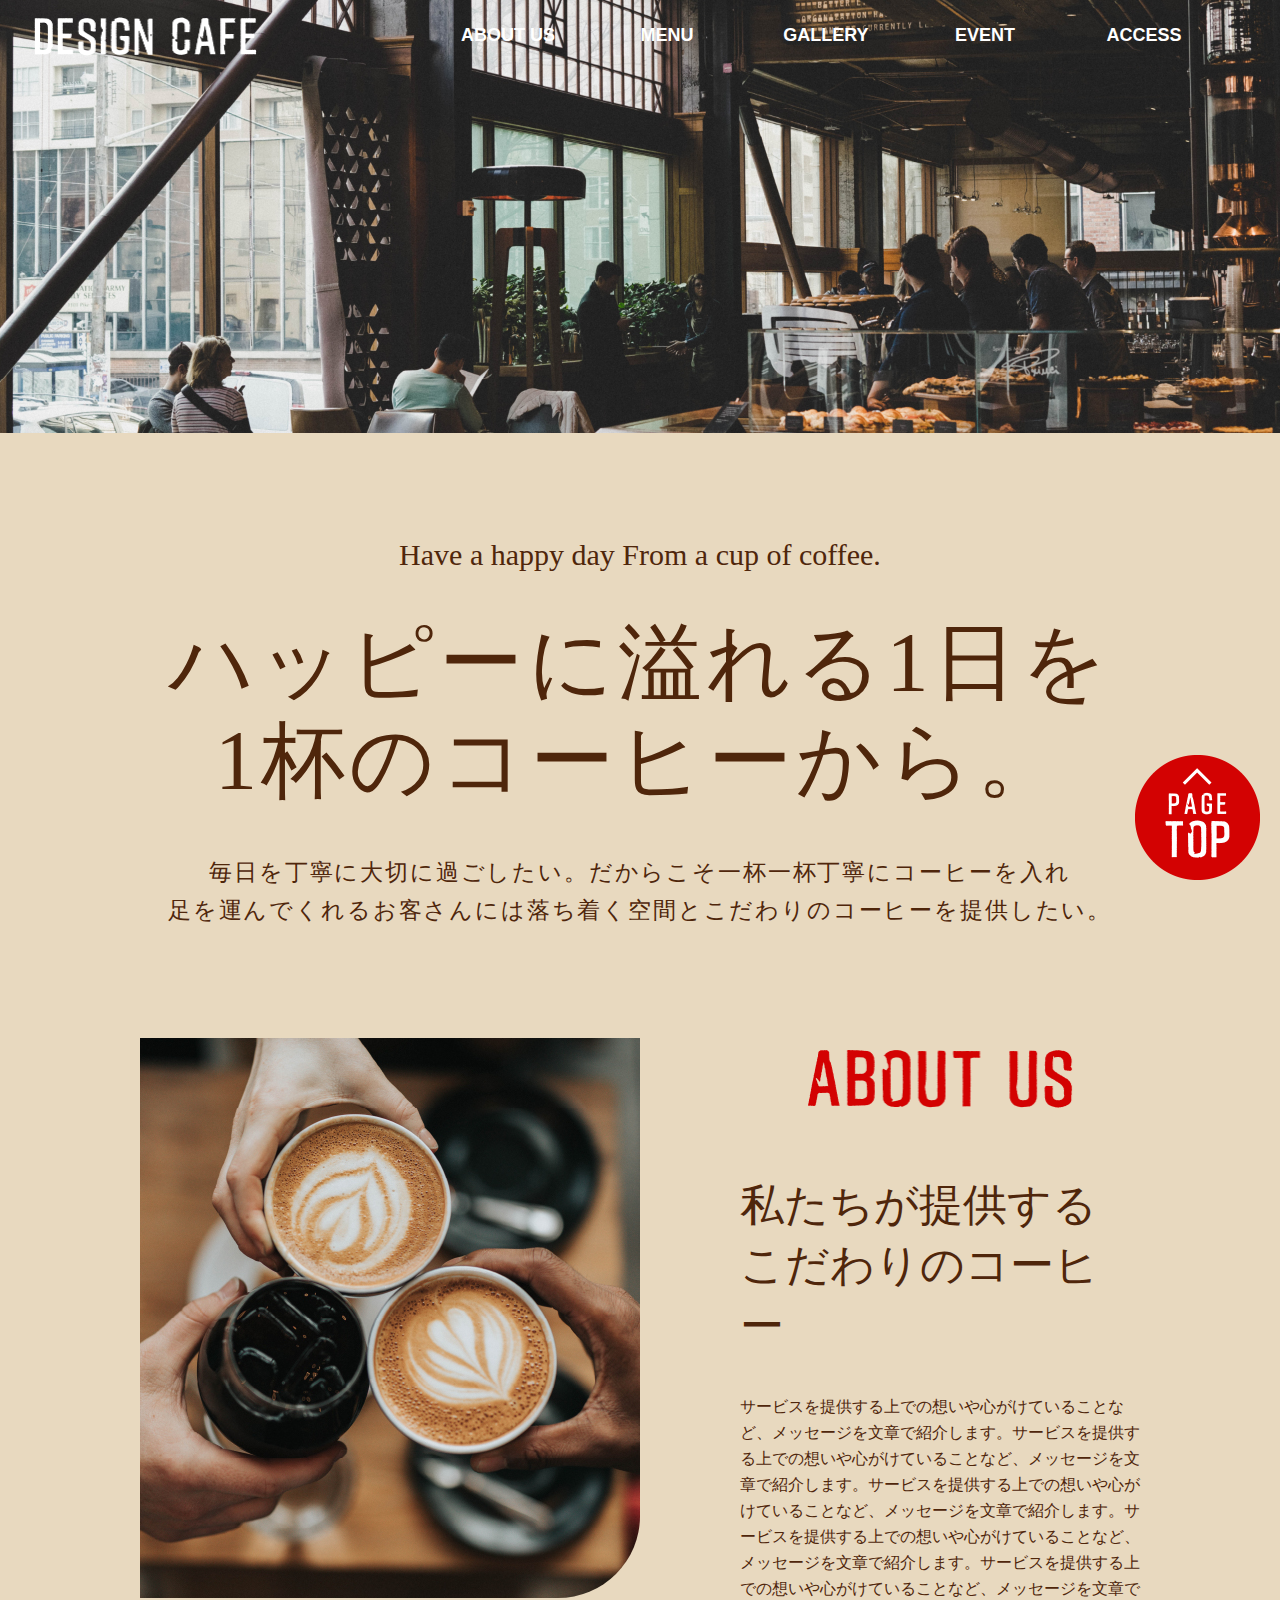
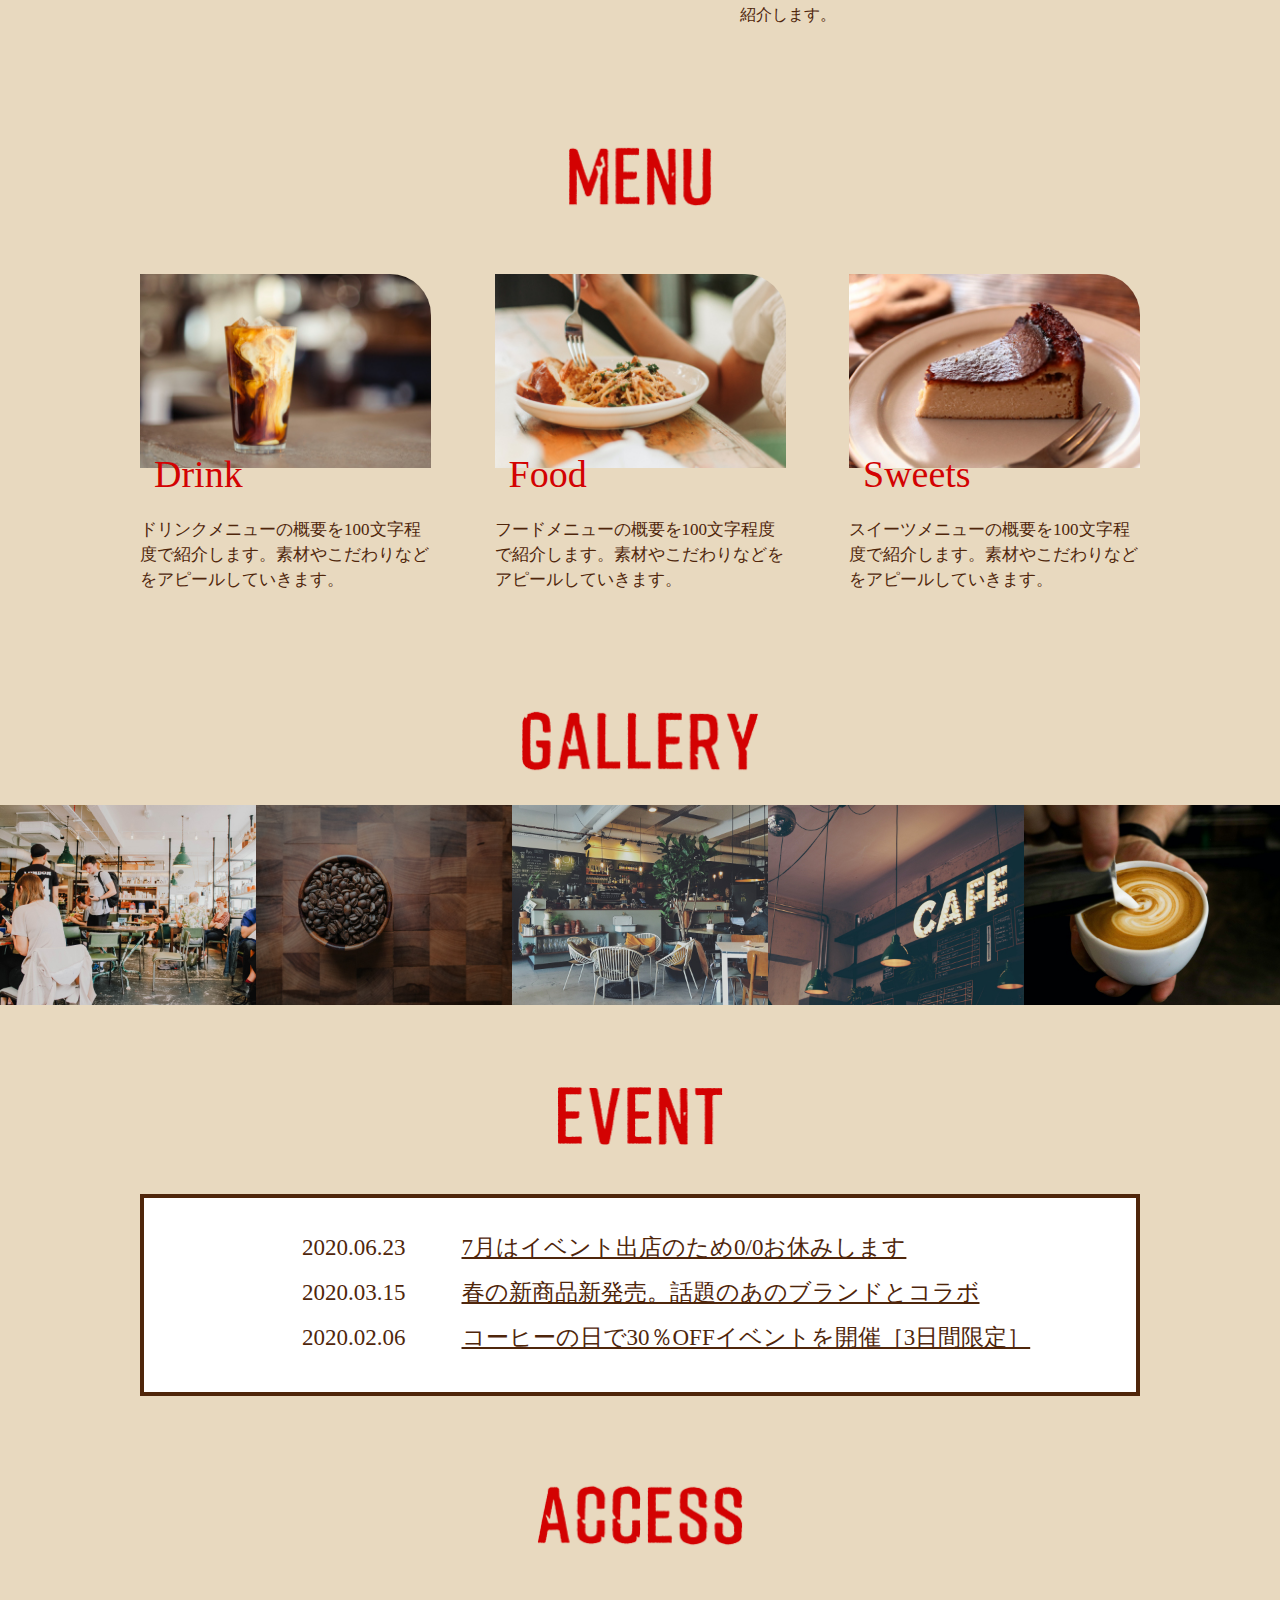
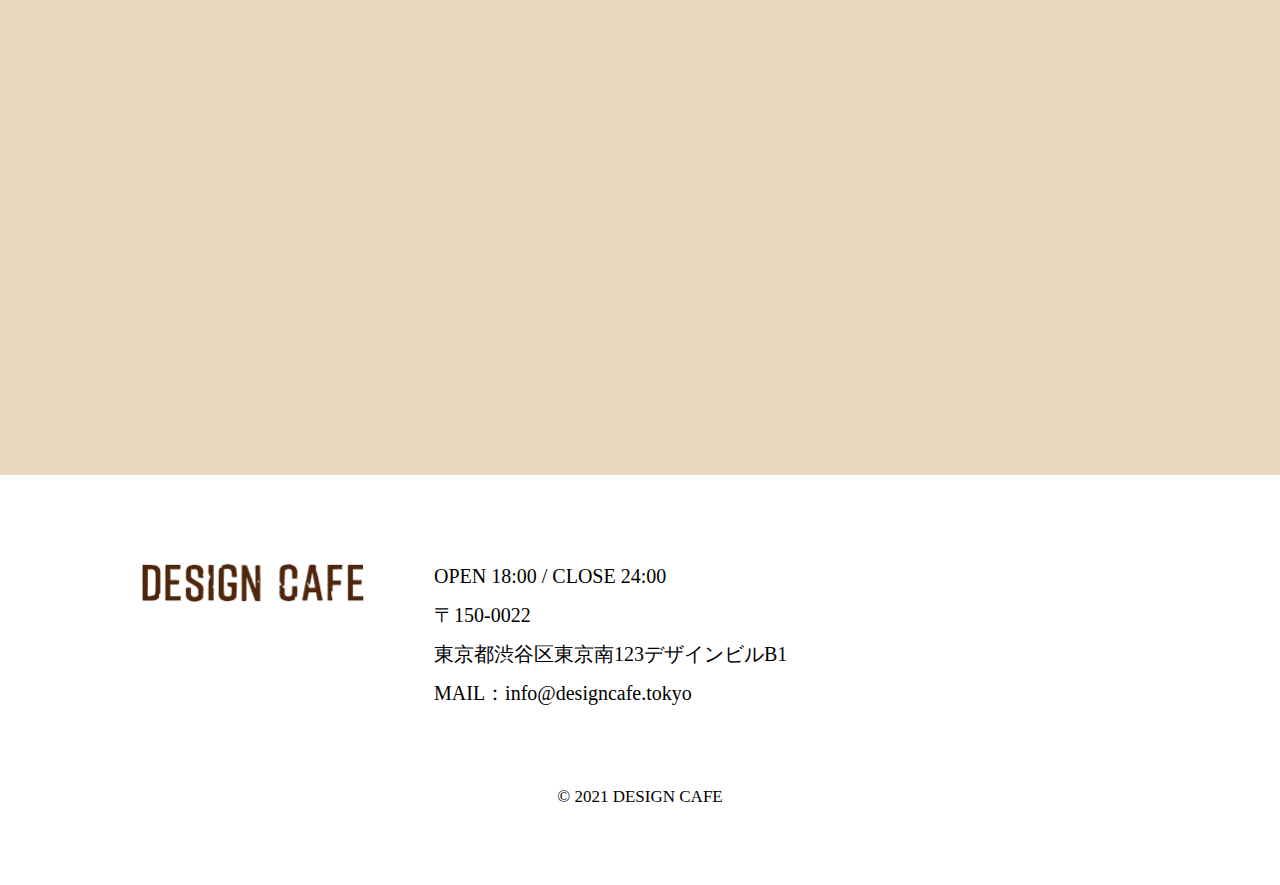
==== 20230207/index.html @ ebcc2da3 "コーディング講座4回目" ====
<!DOCTYPE html>
<html lang="jp">

<head>
    <meta charset="UTF-8">
    <meta http-equiv="X-UA-Compatible" content="IE=edge">
    <meta name="viewport" content="width=device-width, initial-scale=1.0">
    <meta name="description" content="カフェのサイトです">
    <title>コーディング講座4回目 work カフェサイト</title>
    <link rel="stylesheet" href="css/style.css">
</head>

<body>

    <header>
        <div class="header_wrap" id="top">
            <h1 class="logo"><img src="img/logo_header@2x.png" alt="Design cafe ロゴ"></h1>
            <nav class="pc_nav">
                <ul>
                    <li><a href="#aboutus">ABOUT US</a></li>
                    <li><a href="#menu">MENU</a></li>
                    <li><a href="#gallery">GALLERY</a></li>
                    <li><a href="#event">EVENT</a></li>
                    <li><a href="#access">ACCESS</a></li>
                </ul>
            </nav>
        </div>
        <div class="slider">
            <p><img src="img/pc_first-100.jpg" alt="Design cafe 様子"></p>
        </div>
    </header>

    <section class="copy_wrap">

        <div class="copy_small">Have a happy day From a cup of coffee.</div>
        <div class="copy_big">
            ハッピーに溢れる1日を<br>
            1杯のコーヒーから。
        </div>
        <div class="copy_text">
            毎日を丁寧に大切に過ごしたい。だからこそ一杯一杯丁寧にコーヒーを入れ<br>
            足を運んでくれるお客さんには落ち着く空間とこだわりのコーヒーを提供したい。
        </div>

    </section>

    <section class="aboutus_wrap" id="aboutus">

        <div class="aboutus_img">
            <img src="img/pc_about-100.jpg" alt="about US">
        </div>

        <div class="aboutus_text">
            <h2>
                <img src="img/about_us@2x.png" alt="about US">
            </h2>
            <h3>
                私たちが提供する<br>
                こだわりのコーヒー
            </h3>
            <div>
                サービスを提供する上での想いや心がけていることなど、メッセージを文章で紹介します。サービスを提供する上での想いや心がけていることなど、メッセージを文章で紹介します。サービスを提供する上での想いや心がけていることなど、メッセージを文章で紹介します。サービスを提供する上での想いや心がけていることなど、メッセージを文章で紹介します。サービスを提供する上での想いや心がけていることなど、メッセージを文章で紹介します。
            </div>
        </div>

    </section>


    <section class="menu_wrap" id="menu">
        <h2><img src="img/menu@2x.png" alt="MENU"></h2>

        <ul class="menu">
            <li>
                <div class="menu_img">
                    <a href="index.html">
                        <img src="img/pc_menu_drink-100.jpg" alt="Drink">
                        <p class="menu_title">
                            Drink
                        </p>
                        <p class="menu_text">
                            ドリンクメニューの概要を100文字程度で紹介します。素材やこだわりなどをアピールしていきます。
                        </p>
                    </a>
                </div>
            </li>
            <li>
                <div class="menu_img">
                    <a href="index.html">
                        <img src="img/pc_menu_food-100.jpg" alt="Food">
                        <p class="menu_title">
                            Food
                        </p>
                        <p class="menu_text">
                            フードメニューの概要を100文字程度で紹介します。素材やこだわりなどをアピールしていきます。
                        </p>
                    </a>
                </div>
            </li>
            <li>
                <div class="menu_img">
                    <a href="index.html">
                        <img src="img/pc_menu_cake-100.jpg" alt="Sweets">
                        <p class="menu_title">
                            Sweets
                        </p>
                        <p class="menu_text">
                            スイーツメニューの概要を100文字程度で紹介します。素材やこだわりなどをアピールしていきます。
                        </p>
                    </a>
                </div>
            </li>
        </ul>

    </section>


    <section class="gallery_wrap" id="gallery">
        <h2><img src="img/gallery@2x.png" alt="GALLERY"></h2>

        <ul class="gallery">
            <li>
                <img src="img/pc_gallary_01-100.jpg" alt="GALLERY イメージ">
            </li>
            <li>
                <img src="img/pc_gallary_02-100.jpg" alt="GALLERY イメージ">
            </li>
            <li>
                <img src="img/pc_gallary_03-100.jpg" alt="GALLERY イメージ">
            </li>
            <li>
                <img src="img/pc_gallary_04-100.jpg" alt="GALLERY イメージ">
            </li>
            <li>
                <img src="img/pc_gallary_05-100.jpg" alt="GALLERY イメージ">
            </li>
        </ul>
    </section>


    <section class="event_wrap" id="event">
        <h2><img src="img/event@2x.png" alt="EVENT"></h2>

        <div class="event">
            <ul>
                <li>
                    <div class="event_list">
                        <p>2020.06.23</p>
                        <a href="">7月はイベント出店のため0/0お休みします</a>
                    </div>
                </li>
                <li>
                    <div class="event_list">
                        <p>2020.03.15</p>
                        <a href="">春の新商品新発売。話題のあのブランドとコラボ</a>
                    </div>
                </li>
                <li>
                    <div class="event_list">
                        <p>2020.02.06</p>
                        <a href="">コーヒーの日で30％OFFイベントを開催［3日間限定］</a>
                    </div>
                </li>
            </ul>
        </div>
    </section>


    <section class="access_wrap" id="access">
        <h2><img src="img/access@2x.png" alt="ACCESS"></h2>

        <iframe
            src="https://www.google.com/maps/embed?pb=!1m18!1m12!1m3!1d10174.052677020734!2d139.70563337515534!3d35.6639468701277!2m3!1f0!2f0!3f0!3m2!1i1024!2i768!4f13.1!3m3!1m2!1s0x60188dcc7bb6fabf%3A0x29beb331790b0fa4!2z44Kz44OU44Kr44Oq44Ki44OzIOadseS6rA!5e0!3m2!1sja!2sjp!4v1675648379233!5m2!1sja!2sjp"
            style="border:0;" allowfullscreen="" loading="lazy" referrerpolicy="no-referrer-when-downgrade">
        </iframe>

    </section>

    <footer>
        <div class="footer_wrap">
            <div class="footer_about">
                <div>
                    <h2 class="logo"><img src="img/logo_footer@2x.png" alt="Design cafe ロゴ"></h2>
                </div>
                <div>
                    OPEN 18:00 / CLOSE 24:00<br>
                    〒150-0022<br>
                    東京都渋谷区東京南123デザインビルB1<br>
                    MAIL：info@designcafe.tokyo<br>
                </div>
            </div>
            <div class="copyright">© 2021 DESIGN CAFE</div>
        </div>
    </footer>

    <div class="toTop">
        <a href="#top"><img src="img/to_top@2x.png" alt="トップへ"></a>
    </div>

</body>

</html>
---- 20230207/css/style.css ----
@charset "utf-8";

/* cssリセット */
/*利用するタグによってこちらの内容は増やす*/

html,
body,
header,
footer,
main,
section,
h1,
h2,
h3,
ul,
li,
p,
dl,
dt,
dd {
    margin: 0;
    padding: 0;
    line-height: 1;
    color: #4f260b;
    font-family: "A1 Mincho", "游明朝", YuMincho, "Hiragino Mincho ProN W3",
        "ヒラギノ明朝 ProN W3", "Hiragino Mincho ProN", "HG明朝E", "ＭＳ Ｐ明朝",
        "ＭＳ 明朝", serif;
    font-feature-settings: "palt";
}

body{
    background-color: #e8d9bf;
}

a {
    /*下線を消す*/
    text-decoration: none;
    /*色を消す*/
    color: inherit;
    transition: 0.3s;
}

a:hover {
    opacity: 0.5;
}

ul {
    /*左の「・」を消す*/
    list-style: none;
}

img {
    max-width: 100%; /* 最大値は画像自体の横幅 */
    vertical-align: bottom;
    border: none;
}

/* cssリセット END */
/* -------------------------------------- */
/* ヘッダー */

.header_wrap {
    display: flex; /* 横並びにする */
    justify-content: space-between;
    /* flexboxアイテムの配置する位置を指定 */
    /* space-between　最初を開始点、最後を終了点に、残りは均等に配置 */
    align-items: center; /* flexboxアイテムのクロス軸に沿って配置する位置を指定 */
    padding: 10px 6.53% 0 2.51%; /* widthの外側の余白 */
    position: absolute;
    top:0;
    left: 0;
    width: 100%;
    box-sizing: border-box; /* paddingをwidth:100%に含める */
}

.header_wrap .logo {
    width: 226.7px;
}

.pc_nav ul{
    display: flex;
}

.pc_nav ul li {
    width: 105px;
    font-size: 18px;
    color: #fff;
    text-align: center;
    font-weight: bold;
    font-family: "游ゴシック体", YuGothic, "游ゴシック Medium",
    "Yu Gothic Medium", "游ゴシック", "Yu Gothic", sans-serif;
    margin-right: 54px;
}

.pc_nav ul li:last-child {
    margin-right: 0;
}

.slider img {
    width: 100%;
}

/* -------------------------------------- */
/* コンテンツ */
section {
    max-width: 1000px;
    padding: 0 10px;
    margin: 0 auto 108px;
}

h2 {
    margin: 0 auto 60px;
}

/* キャッチコピー */
.copy_wrap {
    background-color: #e8d9bf;
    padding-top: 107px;
    text-align: center;
}

.copy_small {
    font-size: 30px;
    margin-bottom: 43.3px;
}

.copy_big {
    font-size: 84px;
    line-height: 1.17;
    letter-spacing: 0.05em;
    margin-bottom: 44px;
}

.copy_text {
    font-size: 23px;
    line-height: 1.65;
    letter-spacing: 0.08em;
}


/* アバウト */
.aboutus_wrap {
    display: flex; /* 横並びにする */
    justify-content: space-between;
}

.aboutus_img img {
    width: 500%;
    border-bottom-right-radius: 82px;
}

.aboutus_text {
    width: 40%;
}

.aboutus_text h2 {
    width: 272px;
    margin-bottom: 60px;
}

.aboutus_text h3 {
    font-size: 44px;
    font-weight: unset;
    line-height: 1.38;
    margin-bottom: 36px;
}

.aboutus_text div{
    font-size: 16px;
    line-height: 1.625;
}

/* メニュー */
.menu_wrap h2 {
    width: 151px;
}

.menu {
	width: 100%;
    display: flex; /* 横並びにする */
    justify-content: space-between;
}

.menu > *{
	width: calc( 34% - 49px ) ;
}


.menu li {
    font-size: 17px;
}

.menu_title {
    font-size: 38px;
    color: #d30202;
    margin-top: -13px;
    padding-left: 14px;
    margin-bottom: 25px;
}

.menu_img img {
    border-top-right-radius: 41px;
}

.menu_text {
    width: 100%;
    line-height: 1.47;
}


/* ギャラリー */
.gallery_wrap {
    max-width: initial;
    padding:0 0;
    margin-bottom:70px;
}

.gallery_wrap h2 {
    width: 245px;
    margin-bottom: 26px;
}

.gallery {
    width: 100%;
	display: flex;
}

.gallery > *{
	width: calc( 25% - 0px ) ;
	margin: 0;
}


/* イベント */
.event_wrap {
    margin-bottom: 79px;
}

.event_wrap h2 {
    width: 173px;
    margin-bottom: 40px;
}

.event {
    background-color: #fff;
    border: 1.3mm solid #4f260b;
}

.event ul {
    margin: 38px auto 43px;
    width: 100%;
}

.event li {
    padding-bottom:22px;
    text-align: center;
}

.event_list {
    font-size: 23px;
    width: 100%;
    display: flex;
    margin-left:158px;
}

.event_list > p {
    padding-right: 56px;
}

.event_list > a {
    text-decoration: underline;
    padding-left: 0px;
}

.event li:last-child {
    padding-bottom:0;
}


/* アクセス */
.access_wrap {
    max-width: initial;
    padding:0 0;
    margin-bottom:0px;
}

.access_wrap h2 {
    width: 213px;
    margin-bottom: 47px;
}

.access_wrap {
	display: block;
}

.access_wrap iframe {
    width: 100%;
    height: 472px;
}


/* フッター */
footer {
    width: 100%;
    background-color: #fff;
    color: #000000;
    font-size: 20px;
}

.footer_wrap {
    width: 1000px;
    padding: 82px 10px 80px;
    margin: 0 auto 0;
}

.footer_about {
    display: flex;
    line-height: 1.95;
}

.footer_about h2 {
    width: 226px;
    margin-right: 68px;
}

.copyright {
    width: 100%;
    font-size: 17px;
    margin: 75px auto 0;
    text-align: center;
}



/* Topへボタン */
.toTop {
    width: 125px;
    position:fixed;
    bottom:20px;
    right:20px;
}



@media screen and (max-width:1000px){
    


}
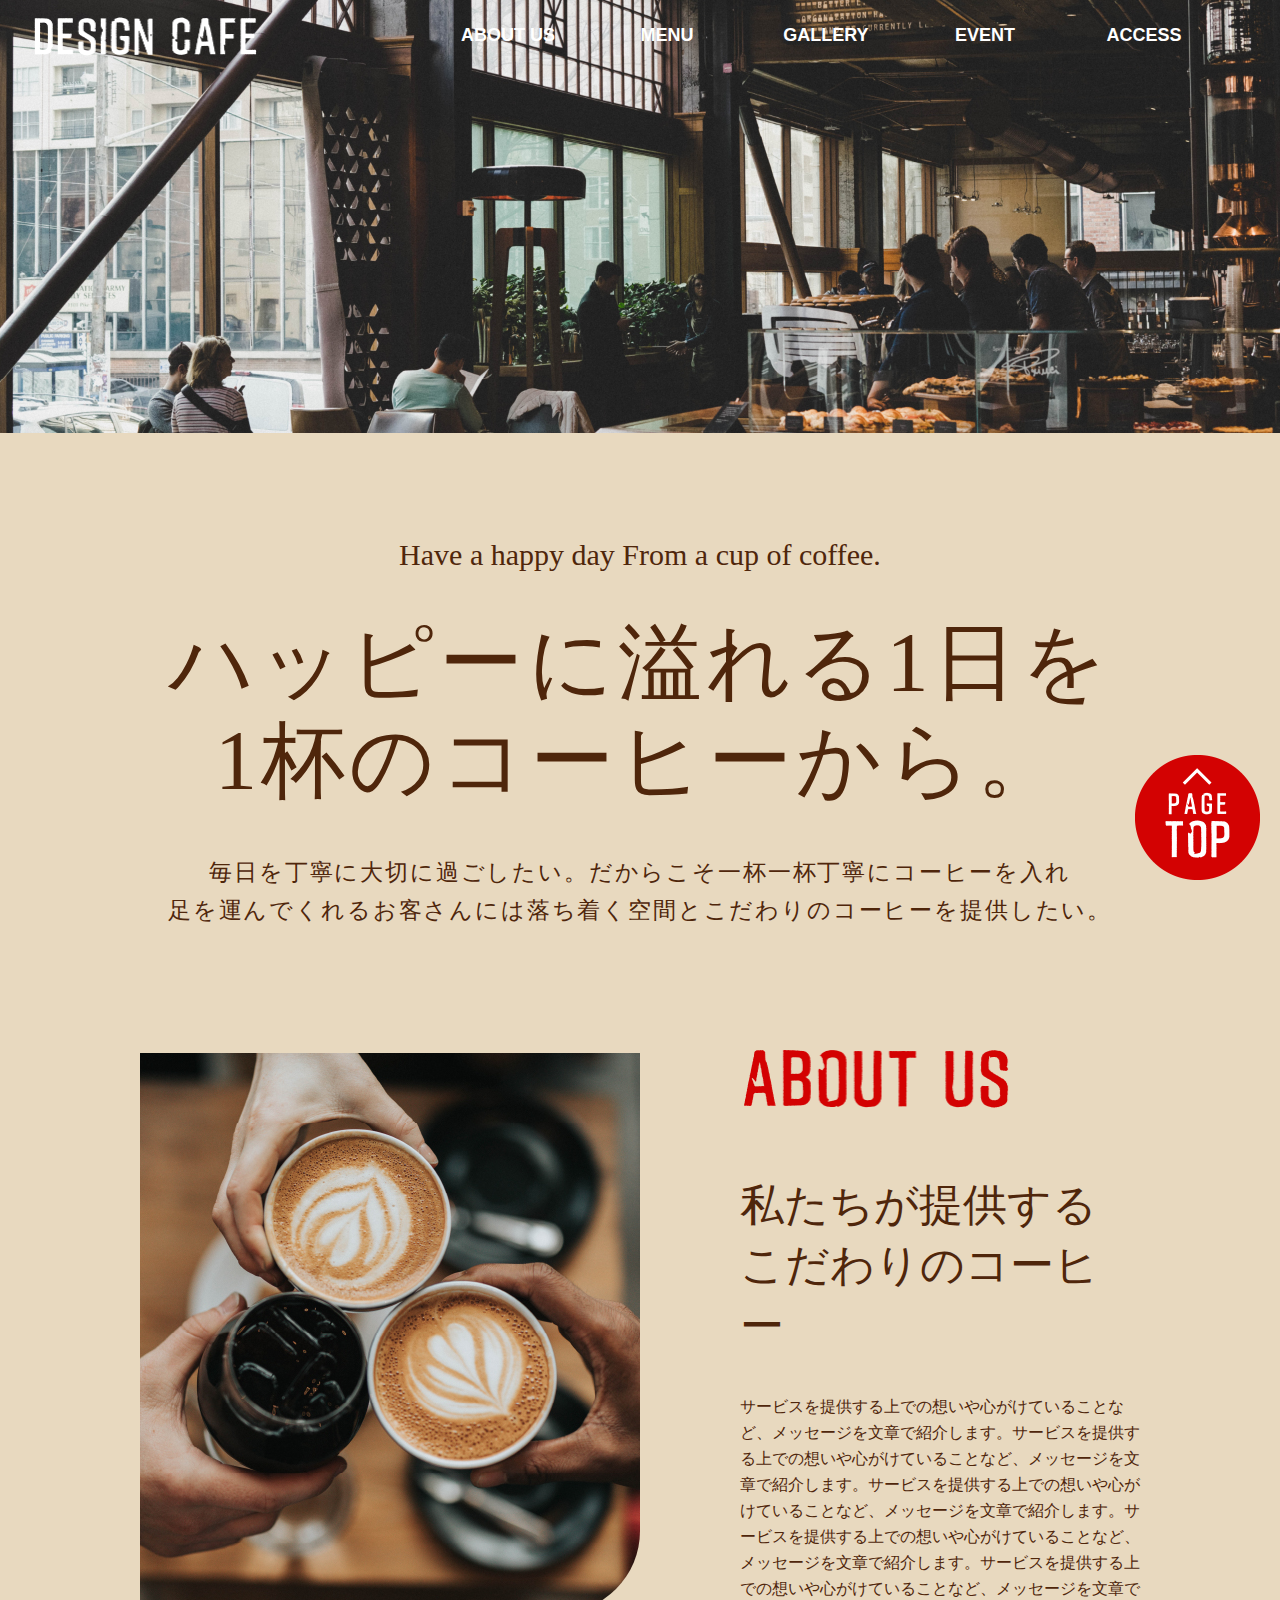
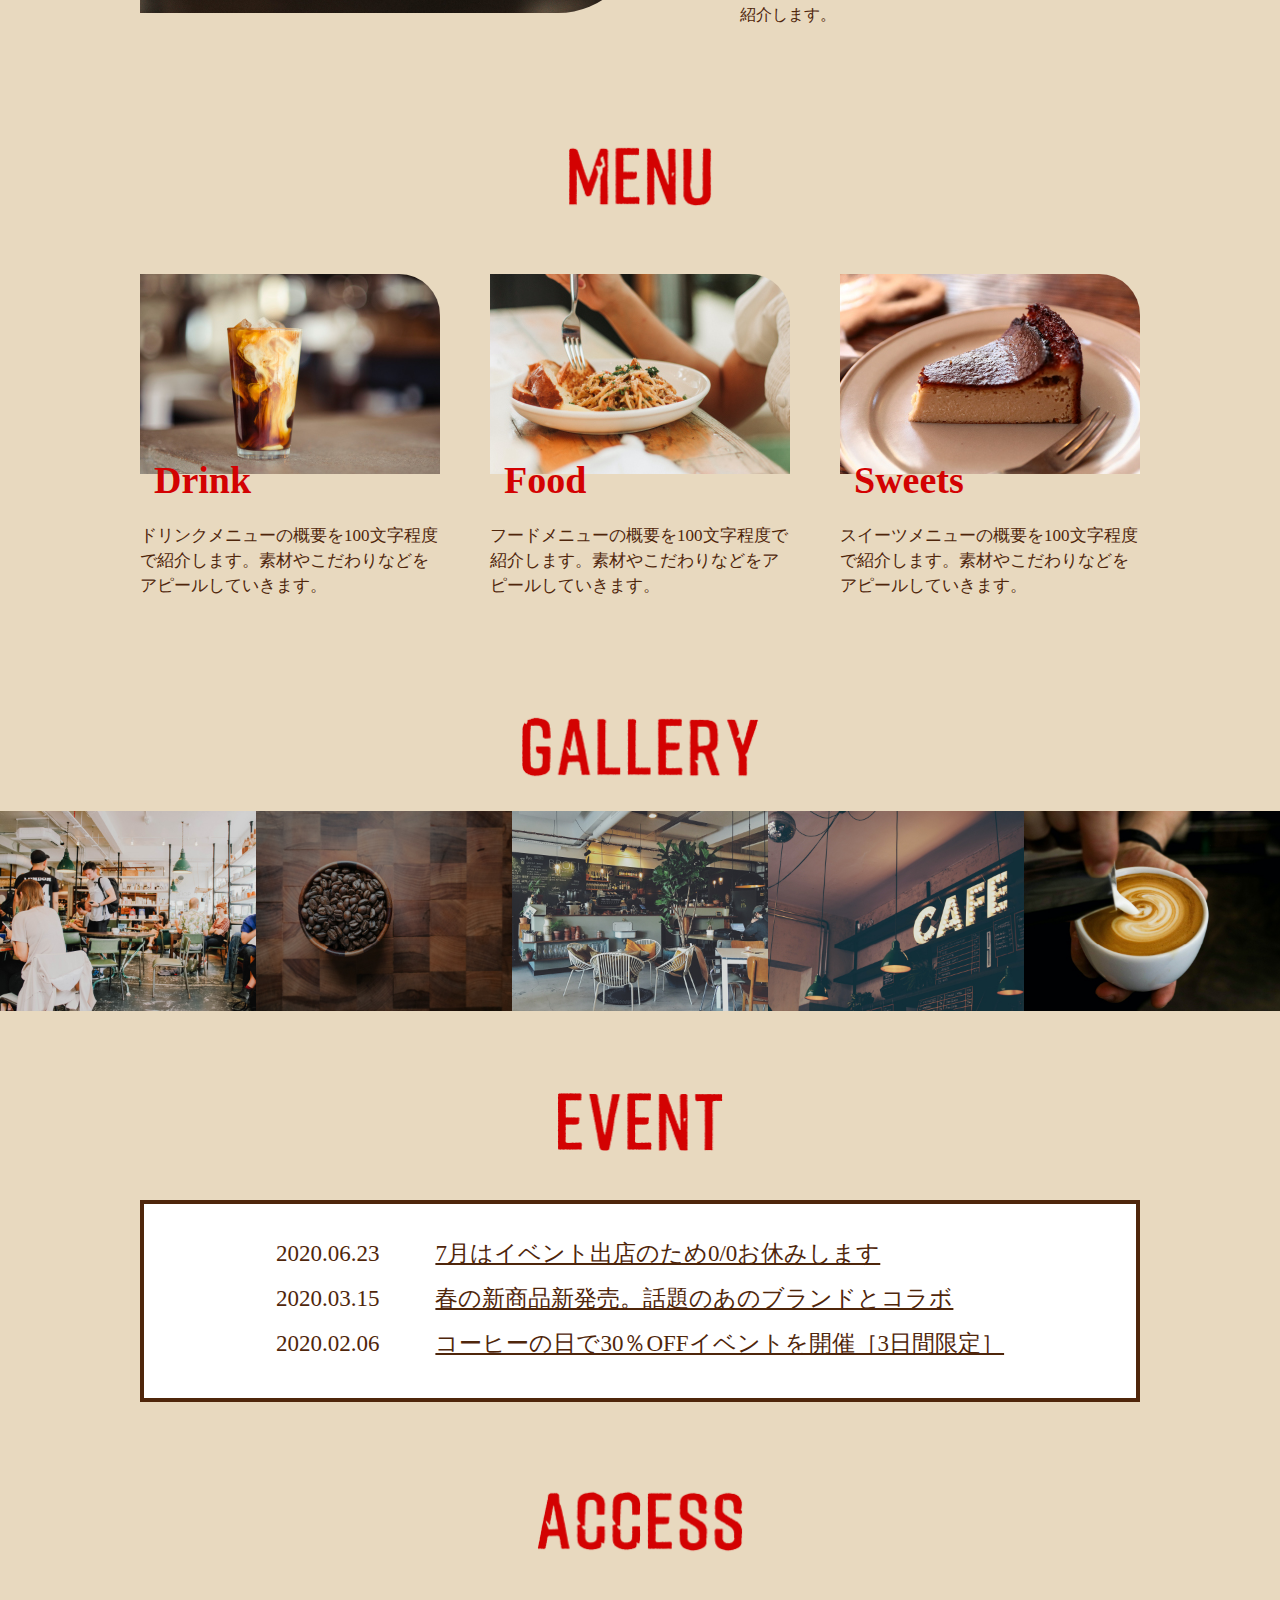
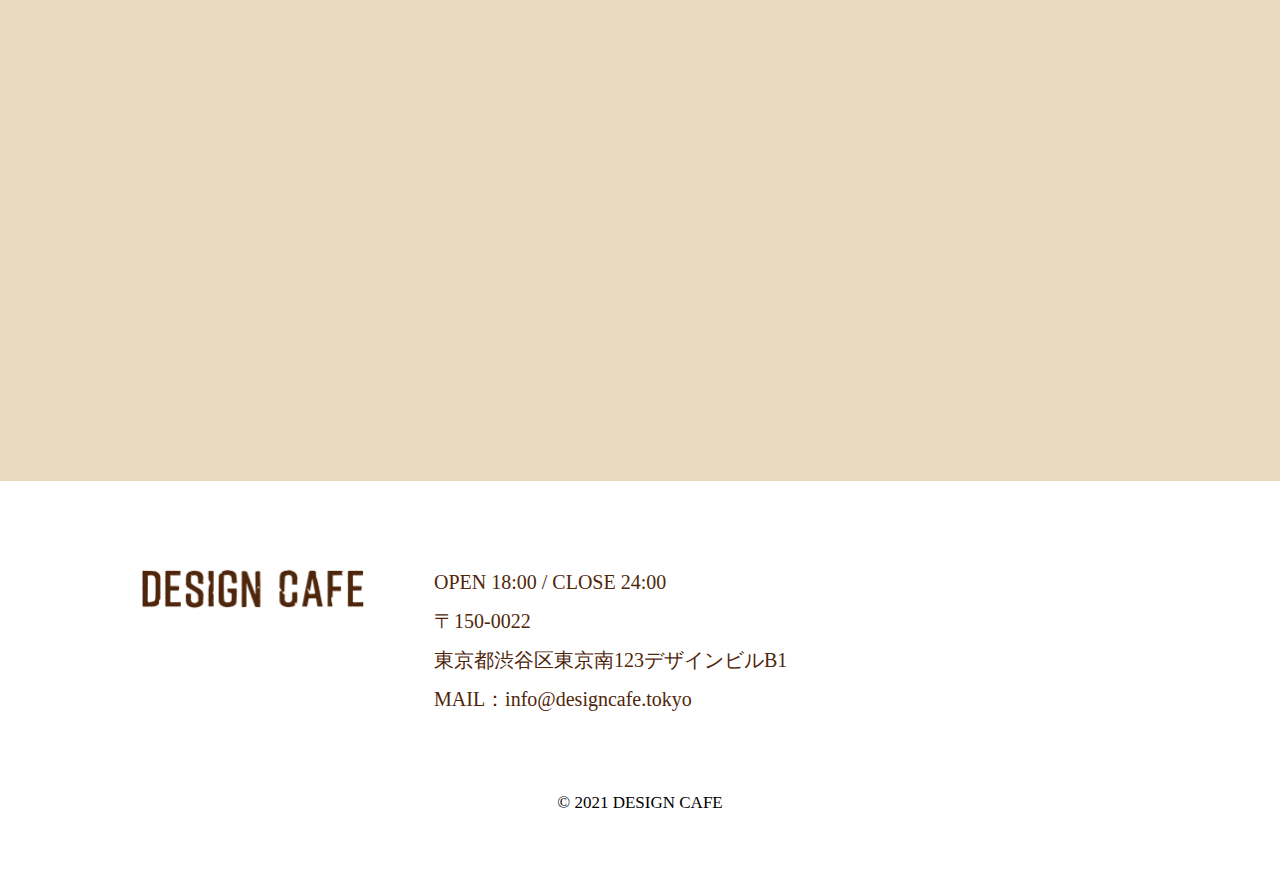
==== commit 3b9206fa: "コーディング講座4回目修正" ====
--- a/20230207/index.html
+++ b/20230207/index.html
@@ -1,5 +1,5 @@
 <!DOCTYPE html>
-<html lang="jp">
+<html lang="ja">
 
 <head>
     <meta charset="UTF-8">
@@ -37,10 +37,10 @@
             ハッピーに溢れる1日を<br>
             1杯のコーヒーから。
         </div>
-        <div class="copy_text">
+        <p class="copy_text">
             毎日を丁寧に大切に過ごしたい。だからこそ一杯一杯丁寧にコーヒーを入れ<br>
             足を運んでくれるお客さんには落ち着く空間とこだわりのコーヒーを提供したい。
-        </div>
+        </p>
 
     </section>
 
@@ -74,9 +74,9 @@
                 <div class="menu_img">
                     <a href="index.html">
                         <img src="img/pc_menu_drink-100.jpg" alt="Drink">
-                        <p class="menu_title">
+                        <h3 class="menu_title">
                             Drink
-                        </p>
+                        </h3>
                         <p class="menu_text">
                             ドリンクメニューの概要を100文字程度で紹介します。素材やこだわりなどをアピールしていきます。
                         </p>
@@ -87,9 +87,9 @@
                 <div class="menu_img">
                     <a href="index.html">
                         <img src="img/pc_menu_food-100.jpg" alt="Food">
-                        <p class="menu_title">
+                        <h3 class="menu_title">
                             Food
-                        </p>
+                        </h3>
                         <p class="menu_text">
                             フードメニューの概要を100文字程度で紹介します。素材やこだわりなどをアピールしていきます。
                         </p>
@@ -100,9 +100,9 @@
                 <div class="menu_img">
                     <a href="index.html">
                         <img src="img/pc_menu_cake-100.jpg" alt="Sweets">
-                        <p class="menu_title">
+                        <h3 class="menu_title">
                             Sweets
-                        </p>
+                        </h3>
                         <p class="menu_text">
                             スイーツメニューの概要を100文字程度で紹介します。素材やこだわりなどをアピールしていきます。
                         </p>
@@ -181,12 +181,13 @@
                 <div>
                     <h2 class="logo"><img src="img/logo_footer@2x.png" alt="Design cafe ロゴ"></h2>
                 </div>
-                <div>
-                    OPEN 18:00 / CLOSE 24:00<br>
-                    〒150-0022<br>
-                    東京都渋谷区東京南123デザインビルB1<br>
-                    MAIL：info@designcafe.tokyo<br>
-                </div>
+                <ul>
+                    <li>
+                        OPEN 18:00 / CLOSE 24:00</li>
+                    <li>〒150-0022</li>
+                    <li>東京都渋谷区東京南123デザインビルB1</li>
+                    <li>MAIL：info@designcafe.tokyo</li>
+                </ul>
             </div>
             <div class="copyright">© 2021 DESIGN CAFE</div>
         </div>
--- a/20230207/css/style.css
+++ b/20230207/css/style.css
@@ -142,20 +142,27 @@
 .aboutus_wrap {
     display: flex; /* 横並びにする */
     justify-content: space-between;
+    align-items: center;
+}
+
+.aboutus_img {
+    width: 50%;
 }
 
 .aboutus_img img {
-    width: 500%;
+    width: 100%;
     border-bottom-right-radius: 82px;
 }
 
 .aboutus_text {
     width: 40%;
+
 }
 
 .aboutus_text h2 {
     width: 272px;
     margin-bottom: 60px;
+    margin-left: 0;
 }
 
 .aboutus_text h3 {
@@ -179,15 +186,11 @@
 	width: 100%;
     display: flex; /* 横並びにする */
     justify-content: space-between;
+    font-size: 17px;
 }
 
 .menu > *{
-	width: calc( 34% - 49px ) ;
-}
-
-
-.menu li {
-    font-size: 17px;
+	width:30%;
 }
 
 .menu_title {
@@ -244,11 +247,12 @@
 .event {
     background-color: #fff;
     border: 1.3mm solid #4f260b;
+    display: flex;
+    justify-content: center;
 }
 
 .event ul {
     margin: 38px auto 43px;
-    width: 100%;
 }
 
 .event li {
@@ -258,9 +262,8 @@
 
 .event_list {
     font-size: 23px;
-    width: 100%;
     display: flex;
-    margin-left:158px;
+    text-align: left;
 }
 
 .event_list > p {
@@ -315,6 +318,10 @@
 
 .footer_about {
     display: flex;
+    line-height: 1.95;
+}
+
+.footer_about li {
     line-height: 1.95;
 }
 
